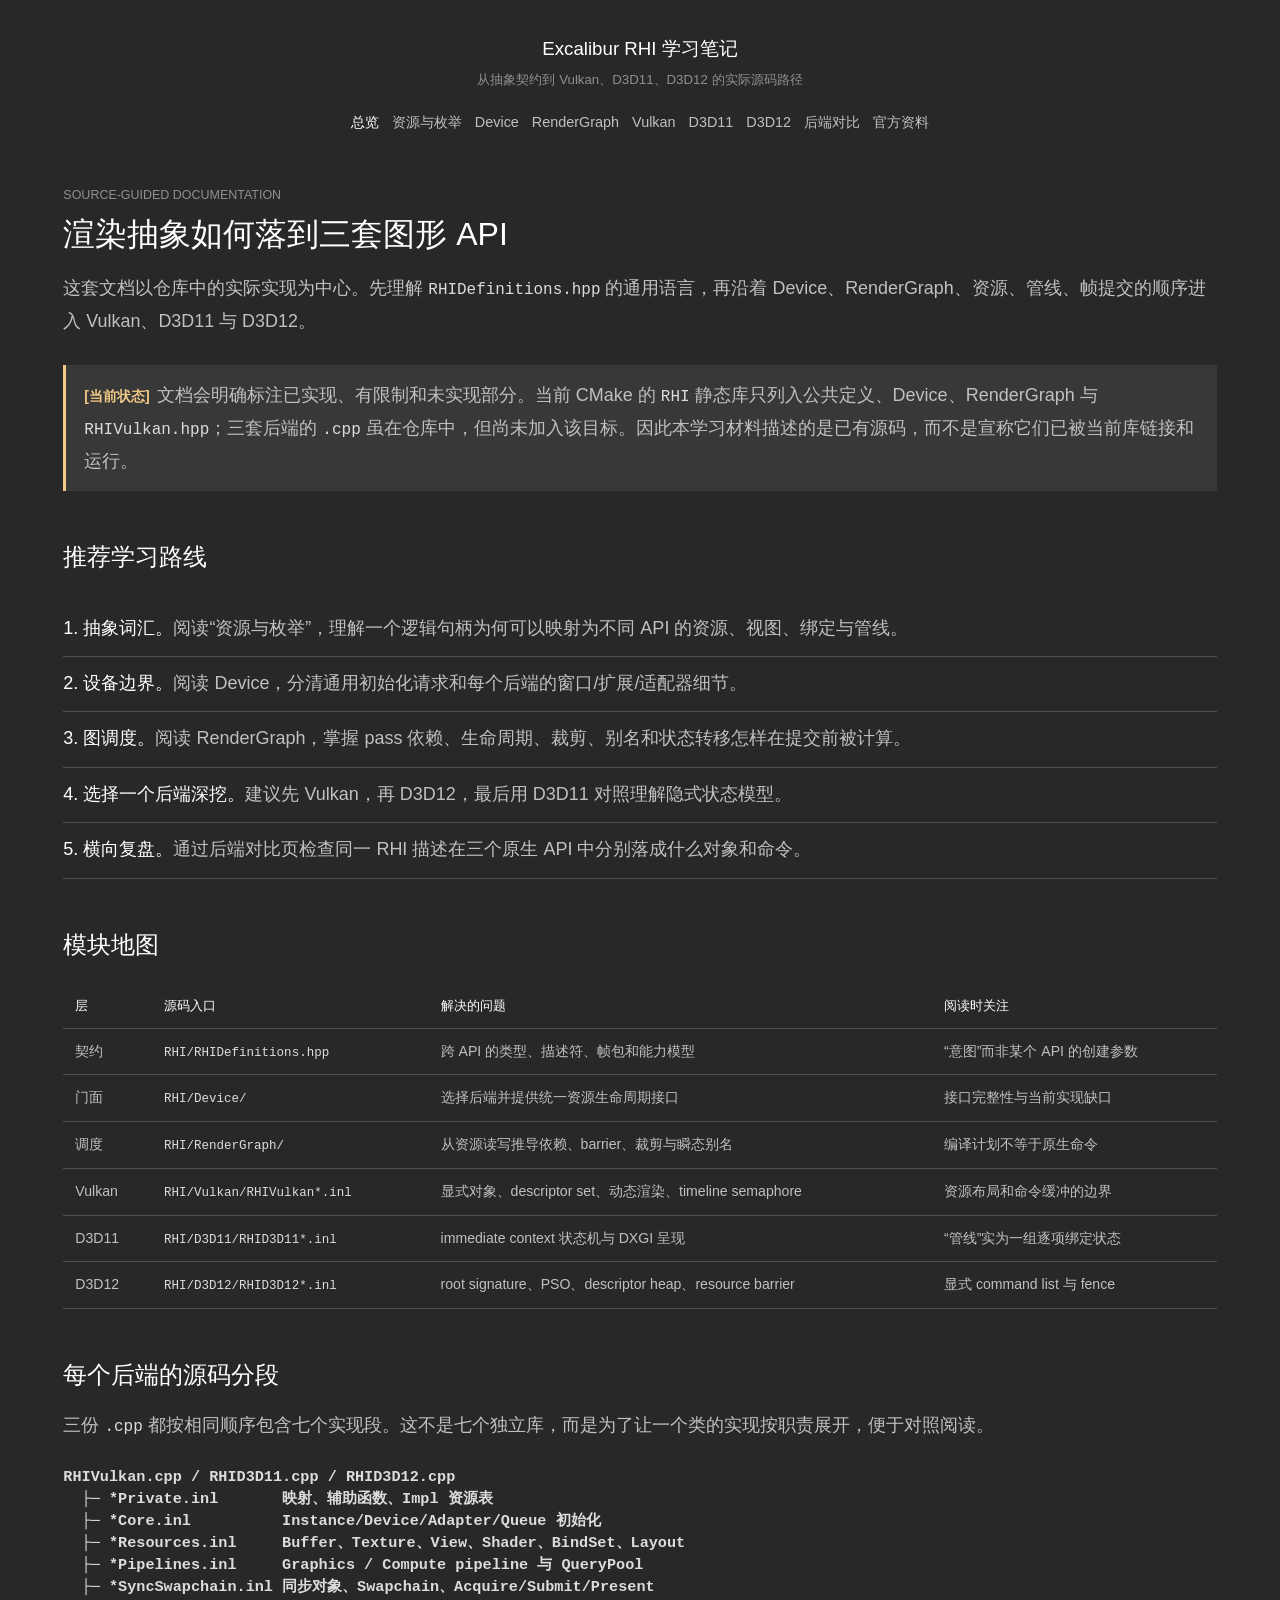
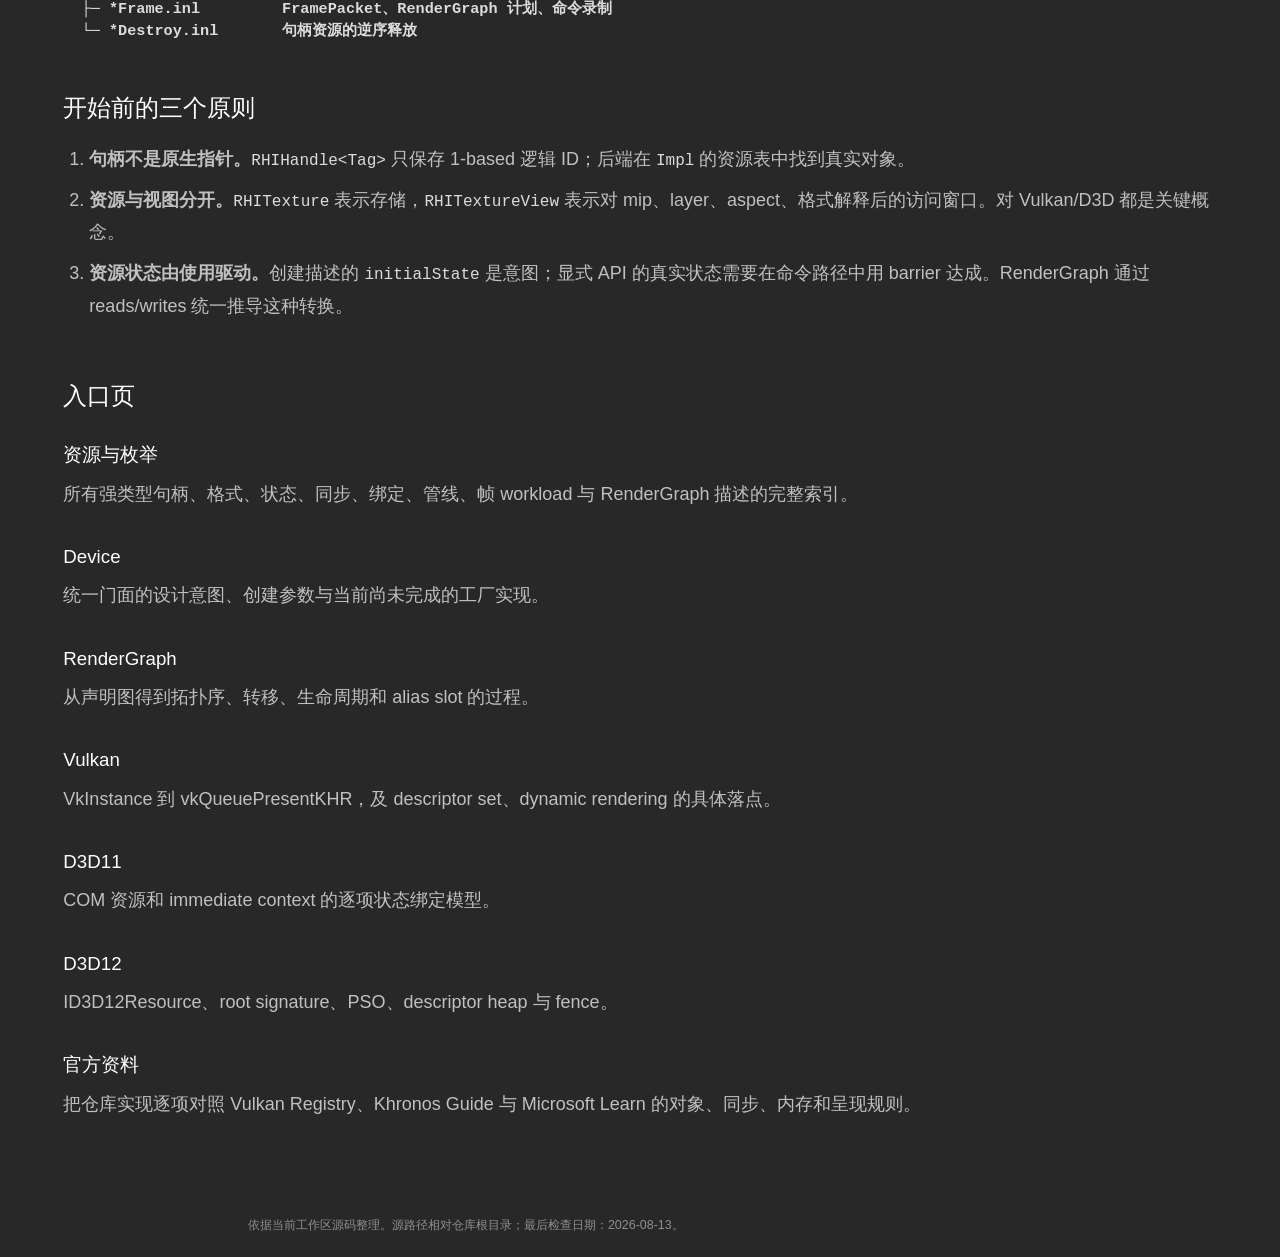
==== RHI/Docs/index.html @ 3bc9e8a3 "1" ====
<!doctype html>
<html lang="zh-CN">
<head>
  <meta charset="utf-8">
  <meta name="viewport" content="width=device-width, initial-scale=1">
  <title>Excalibur RHI 学习索引</title>
  <link rel="stylesheet" href="rhi-learning.css">
</head>
<body>
<header class="site-header"><div class="site-header-inner">
  <a class="brand" href="index.html">Excalibur RHI 学习笔记</a>
  <p class="subtitle">从抽象契约到 Vulkan、D3D11、D3D12 的实际源码路径</p>
  <nav aria-label="主导航">
    <a aria-current="page" href="index.html">总览</a><a href="rhi-definitions.html">资源与枚举</a><a href="device.html">Device</a><a href="render-graph.html">RenderGraph</a><a href="vulkan.html">Vulkan</a><a href="d3d11.html">D3D11</a><a href="d3d12.html">D3D12</a><a href="backend-comparison.html">后端对比</a><a href="official-references.html">官方资料</a>
  </nav>
</div></header>
<main>
  <p class="eyebrow">Source-guided documentation</p>
  <h1>渲染抽象如何落到三套图形 API</h1>
  <p class="lead">这套文档以仓库中的实际实现为中心。先理解 <code>RHIDefinitions.hpp</code> 的通用语言，再沿着 Device、RenderGraph、资源、管线、帧提交的顺序进入 Vulkan、D3D11 与 D3D12。</p>
  <div class="callout warning"><p><span class="label limit">当前状态</span>文档会明确标注已实现、有限制和未实现部分。当前 CMake 的 <code>RHI</code> 静态库只列入公共定义、Device、RenderGraph 与 <code>RHIVulkan.hpp</code>；三套后端的 <code>.cpp</code> 虽在仓库中，但尚未加入该目标。因此本学习材料描述的是已有源码，而不是宣称它们已被当前库链接和运行。</p></div>

  <h2>推荐学习路线</h2>
  <div class="flow">
    <div class="flow-step"><strong>1. 抽象词汇。</strong>阅读“资源与枚举”，理解一个逻辑句柄为何可以映射为不同 API 的资源、视图、绑定与管线。</div>
    <div class="flow-step"><strong>2. 设备边界。</strong>阅读 Device，分清通用初始化请求和每个后端的窗口/扩展/适配器细节。</div>
    <div class="flow-step"><strong>3. 图调度。</strong>阅读 RenderGraph，掌握 pass 依赖、生命周期、裁剪、别名和状态转移怎样在提交前被计算。</div>
    <div class="flow-step"><strong>4. 选择一个后端深挖。</strong>建议先 Vulkan，再 D3D12，最后用 D3D11 对照理解隐式状态模型。</div>
    <div class="flow-step"><strong>5. 横向复盘。</strong>通过后端对比页检查同一 RHI 描述在三个原生 API 中分别落成什么对象和命令。</div>
  </div>

  <h2>模块地图</h2>
  <div class="table-wrap"><table>
    <thead><tr><th>层</th><th>源码入口</th><th>解决的问题</th><th>阅读时关注</th></tr></thead>
    <tbody>
      <tr><td>契约</td><td><code>RHI/RHIDefinitions.hpp</code></td><td>跨 API 的类型、描述符、帧包和能力模型</td><td>“意图”而非某个 API 的创建参数</td></tr>
      <tr><td>门面</td><td><code>RHI/Device/</code></td><td>选择后端并提供统一资源生命周期接口</td><td>接口完整性与当前实现缺口</td></tr>
      <tr><td>调度</td><td><code>RHI/RenderGraph/</code></td><td>从资源读写推导依赖、barrier、裁剪与瞬态别名</td><td>编译计划不等于原生命令</td></tr>
      <tr><td>Vulkan</td><td><code>RHI/Vulkan/RHIVulkan*.inl</code></td><td>显式对象、descriptor set、动态渲染、timeline semaphore</td><td>资源布局和命令缓冲的边界</td></tr>
      <tr><td>D3D11</td><td><code>RHI/D3D11/RHID3D11*.inl</code></td><td>immediate context 状态机与 DXGI 呈现</td><td>“管线”实为一组逐项绑定状态</td></tr>
      <tr><td>D3D12</td><td><code>RHI/D3D12/RHID3D12*.inl</code></td><td>root signature、PSO、descriptor heap、resource barrier</td><td>显式 command list 与 fence</td></tr>
    </tbody>
  </table></div>

  <h2>每个后端的源码分段</h2>
  <p>三份 <code>.cpp</code> 都按相同顺序包含七个实现段。这不是七个独立库，而是为了让一个类的实现按职责展开，便于对照阅读。</p>
  <pre><code>RHIVulkan.cpp / RHID3D11.cpp / RHID3D12.cpp
  ├─ *Private.inl       映射、辅助函数、Impl 资源表
  ├─ *Core.inl          Instance/Device/Adapter/Queue 初始化
  ├─ *Resources.inl     Buffer、Texture、View、Shader、BindSet、Layout
  ├─ *Pipelines.inl     Graphics / Compute pipeline 与 QueryPool
  ├─ *SyncSwapchain.inl 同步对象、Swapchain、Acquire/Submit/Present
  ├─ *Frame.inl         FramePacket、RenderGraph 计划、命令录制
  └─ *Destroy.inl       句柄资源的逆序释放</code></pre>

  <h2>开始前的三个原则</h2>
  <ol>
    <li><strong>句柄不是原生指针。</strong><code>RHIHandle&lt;Tag&gt;</code> 只保存 1-based 逻辑 ID；后端在 <code>Impl</code> 的资源表中找到真实对象。</li>
    <li><strong>资源与视图分开。</strong><code>RHITexture</code> 表示存储，<code>RHITextureView</code> 表示对 mip、layer、aspect、格式解释后的访问窗口。对 Vulkan/D3D 都是关键概念。</li>
    <li><strong>资源状态由使用驱动。</strong>创建描述的 <code>initialState</code> 是意图；显式 API 的真实状态需要在命令路径中用 barrier 达成。RenderGraph 通过 reads/writes 统一推导这种转换。</li>
  </ol>

  <h2>入口页</h2>
  <div class="two-col">
    <div><h3><a href="rhi-definitions.html">资源与枚举</a></h3><p>所有强类型句柄、格式、状态、同步、绑定、管线、帧 workload 与 RenderGraph 描述的完整索引。</p></div>
    <div><h3><a href="device.html">Device</a></h3><p>统一门面的设计意图、创建参数与当前尚未完成的工厂实现。</p></div>
    <div><h3><a href="render-graph.html">RenderGraph</a></h3><p>从声明图得到拓扑序、转移、生命周期和 alias slot 的过程。</p></div>
    <div><h3><a href="vulkan.html">Vulkan</a></h3><p>VkInstance 到 vkQueuePresentKHR，及 descriptor set、dynamic rendering 的具体落点。</p></div>
    <div><h3><a href="d3d11.html">D3D11</a></h3><p>COM 资源和 immediate context 的逐项状态绑定模型。</p></div>
    <div><h3><a href="d3d12.html">D3D12</a></h3><p>ID3D12Resource、root signature、PSO、descriptor heap 与 fence。</p></div>
    <div><h3><a href="official-references.html">官方资料</a></h3><p>把仓库实现逐项对照 Vulkan Registry、Khronos Guide 与 Microsoft Learn 的对象、同步、内存和呈现规则。</p></div>
  </div>
</main>
<footer class="footer"><div class="footer-inner">依据当前工作区源码整理。源路径相对仓库根目录；最后检查日期：2026-08-13。</div></footer>
</body></html>
---- RHI/Docs/rhi-learning.css ----
:root {
    color-scheme: dark;
    --page: #282828;
    --panel: #383838;
    --panel-hover: #404040;
    --ink: #c0c0c0;
    --heading: #ffffff;
    --muted: #8f8f8f;
    --line: #505050;
    --link: #ffa0a0;
    --code: #dcdcdc;
    --ok: #9fd38c;
    --limit: #f1c986;
    --missing: #ff9b9b;
}

* { box-sizing: border-box; }
html { scroll-behavior: smooth; }
body {
    display: flex;
    flex-direction: column;
    min-height: 100vh;
    margin: 0;
    background: var(--page);
    color: var(--ink);
    font-family: Arial, "Microsoft YaHei", "Noto Sans SC", sans-serif;
    font-size: 18px;
    font-weight: 400;
    line-height: 1.8;
    overflow-x: hidden;
}

a { color: var(--link); text-decoration: none; transition: color 0.2s; }
a:hover { color: var(--heading); }
code, pre { font-family: Consolas, "Cascadia Mono", monospace; }
code { color: var(--code); font-size: 0.89em; }

.site-header-inner, main, .footer-inner {
    width: 100%;
    max-width: 120ch;
    margin-right: auto;
    margin-left: auto;
    padding-right: 24px;
    padding-left: 24px;
    min-width: 0;
}

.site-header-inner {
    display: flex;
    flex-direction: column;
    align-items: center;
    padding-top: 32px;
    padding-bottom: 48px;
    text-align: center;
}

.brand {
    color: var(--heading);
    font-size: 1.17rem;
    font-weight: 400;
    text-decoration: none;
}
.brand:hover { color: var(--link); }
.subtitle { margin: 2px 0 18px; color: var(--muted); font-size: 0.83rem; }
nav {
    display: flex;
    flex-wrap: wrap;
    justify-content: center;
    gap: 0 13px;
    font-size: 0.9rem;
    line-height: 1.8;
}
nav a { color: var(--ink); white-space: nowrap; }
nav a:hover, nav a[aria-current="page"] { color: var(--heading); }

main { flex: 1 0 auto; padding-bottom: 54px; }
h1, h2, h3, h4 { color: var(--heading); font-weight: 400; letter-spacing: 0; line-height: 1.35; }
h1 { margin: 0 0 16px; font-size: 2rem; }
h2 { margin: 50px 0 18px; font-size: 1.5rem; }
h3 { margin: 34px 0 10px; font-size: 1.17rem; }
h4 { margin: 25px 0 8px; font-size: 1rem; }
p { margin: 0 0 22px; }
ul, ol { margin: 0 0 24px; padding-left: 26px; }
li { padding-bottom: 8px; }
.lead { color: var(--ink); font-size: 1.12rem; line-height: 1.8; }
.eyebrow { margin: 0 0 7px; color: var(--muted); font-size: 0.78rem; text-transform: uppercase; }
.meta { color: var(--muted); font-size: 0.78rem; }

.callout {
    margin: 28px 0;
    padding: 14px 18px;
    border-left: 3px solid var(--ink);
    background: var(--panel);
}
.callout.warning { border-left-color: var(--limit); }
.callout.danger { border-left-color: var(--missing); }
.callout p:last-child { margin-bottom: 0; }
.label {
    display: inline;
    margin-right: 7px;
    padding: 0;
    border: 0;
    color: currentColor;
    font-size: 0.78em;
    font-weight: 700;
}
.label::before { content: "["; }
.label::after { content: "]"; }
.ok { color: var(--ok); }
.limit { color: var(--limit); }
.missing { color: var(--missing); }

pre {
    margin: 24px 0 28px;
    padding: 0;
    overflow-x: auto;
    border: 0;
    background: transparent;
    color: var(--code);
    font-size: 0.95rem;
    font-weight: 700;
    line-height: 1.45;
    white-space: pre;
}
pre code { color: inherit; font-size: inherit; }

.table-wrap { margin: 24px 0 30px; overflow-x: auto; }
table { width: 100%; min-width: 660px; border-collapse: collapse; color: var(--ink); font-size: 0.88rem; line-height: 1.65; }
th, td { padding: 11px 12px; border-bottom: 1px solid var(--line); text-align: left; vertical-align: top; }
th { color: var(--heading); font-size: 0.9em; font-weight: 400; }
td code { white-space: nowrap; }
.compact th, .compact td { padding: 8px 10px; }

.flow { margin: 28px 0; padding: 0; border: 0; }
.flow-step { padding: 10px 0 12px; border-bottom: 1px solid var(--line); }
.flow-step::before { content: none; }
.flow-step strong { color: var(--heading); font-weight: 400; }

.two-col { display: grid; grid-template-columns: repeat(3, minmax(0, 1fr)); column-gap: 32px; }
.two-col h3 { margin-top: 12px; }
.two-col h3 a { color: var(--heading); }
.two-col h3 a:hover { color: var(--link); }
.source-list { padding: 0; border: 0; background: transparent; color: var(--muted); font-family: Consolas, "Cascadia Mono", monospace; font-size: 0.82rem; }
.source-list div + div { margin-top: 5px; }
.reference-list { margin-top: 12px; }
.reference-list li { padding-bottom: 11px; }
.reference-list a { overflow-wrap: anywhere; }
.reference-note { color: var(--muted); font-size: 0.88em; }
.checklist { list-style: none; padding-left: 0; }
.checklist li { position: relative; padding-left: 24px; }
.checklist li::before { position: absolute; left: 0; color: var(--muted); content: "[ ]"; font-family: Consolas, monospace; }

.footer { flex: 0 0 auto; color: var(--muted); font-size: 0.78rem; }
.footer-inner { padding-top: 18px; padding-bottom: 26px; }

@media only screen and (max-width: 1280px) {
    .two-col { grid-template-columns: 1fr; }
}

@media only screen and (max-width: 620px) {
    body { font-size: 16px; }
    .site-header-inner, main, .footer-inner { padding-right: 16px; padding-left: 16px; }
    .site-header-inner { padding-top: 24px; padding-bottom: 36px; }
    nav { gap: 0 10px; font-size: 0.82rem; }
    .subtitle, h1, h2, h3, h4, p, li, .callout, .flow-step, .source-list {
        overflow-wrap: anywhere;
        word-break: break-word;
    }
    nav a { white-space: normal; }
    h1 { font-size: 1.7rem; }
    h2 { margin-top: 42px; font-size: 1.35rem; }
    .lead { font-size: 1.05rem; }
    table { min-width: 600px; }
}
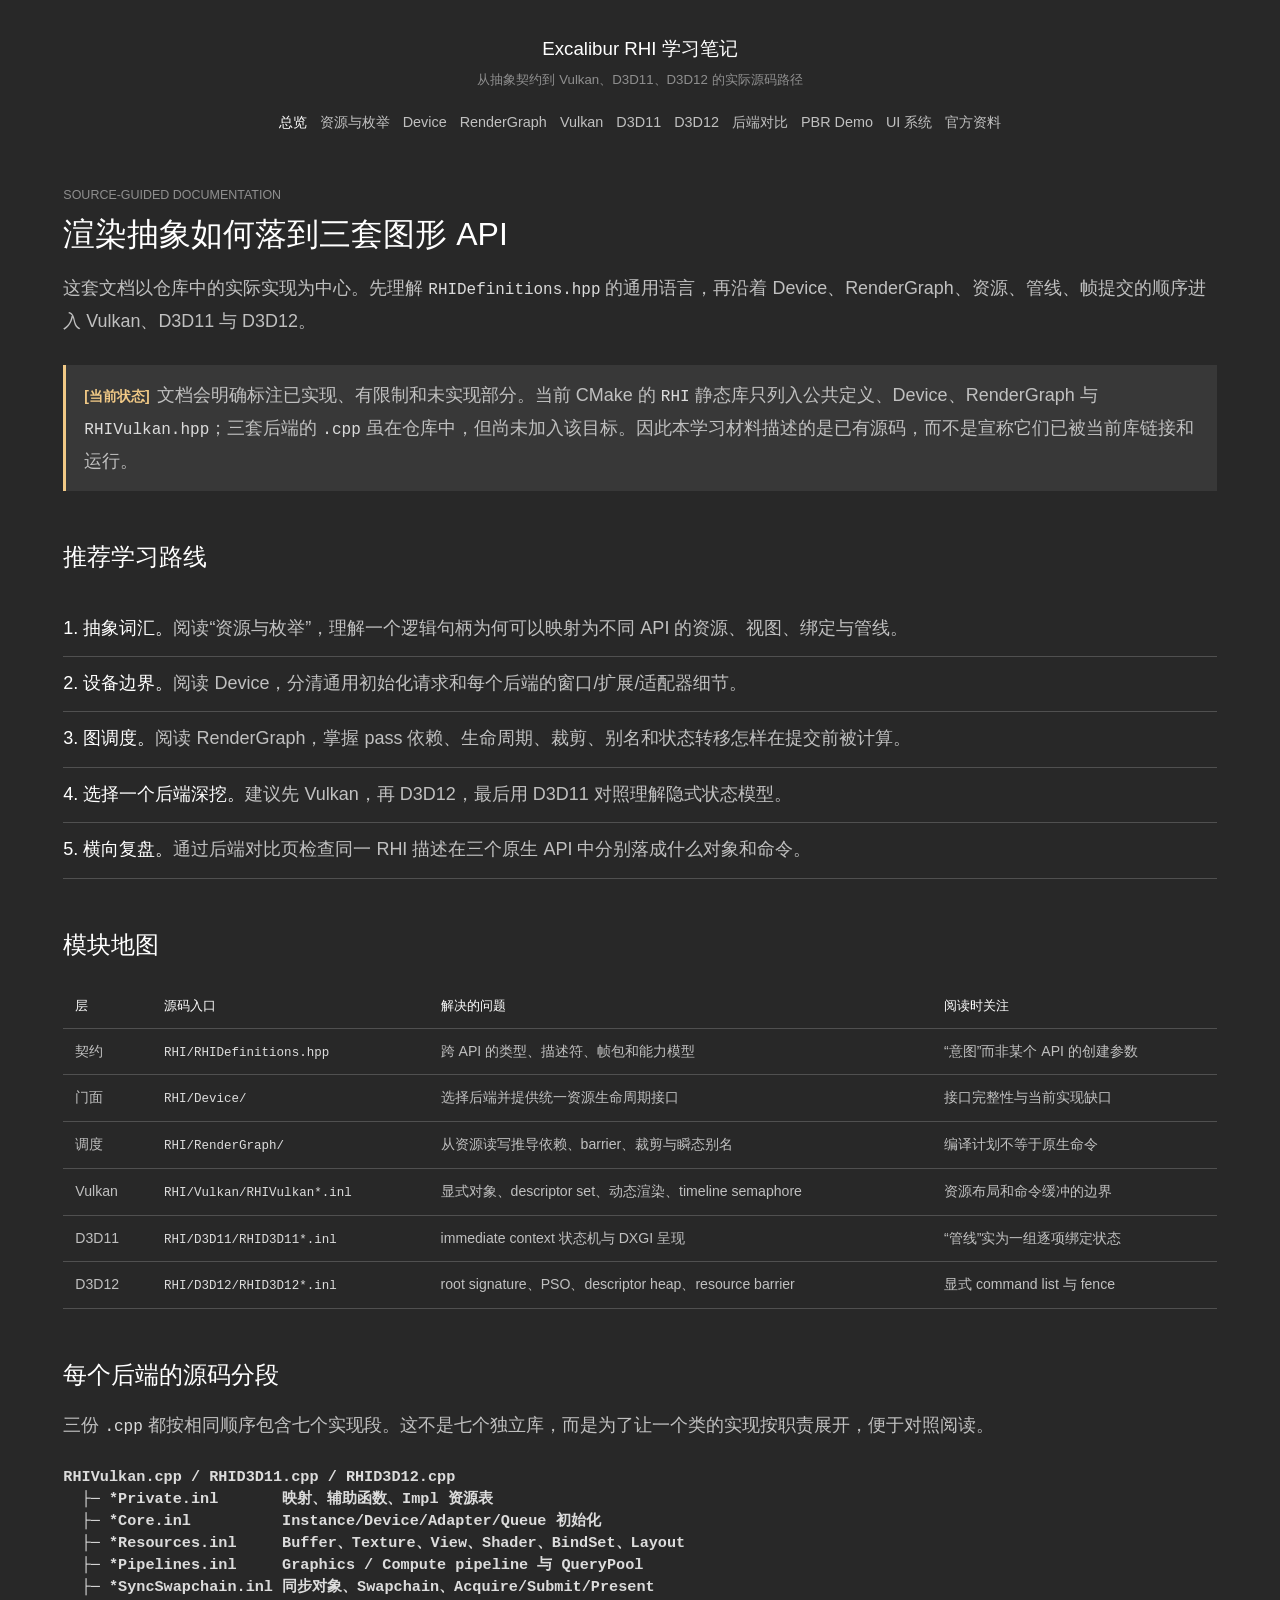
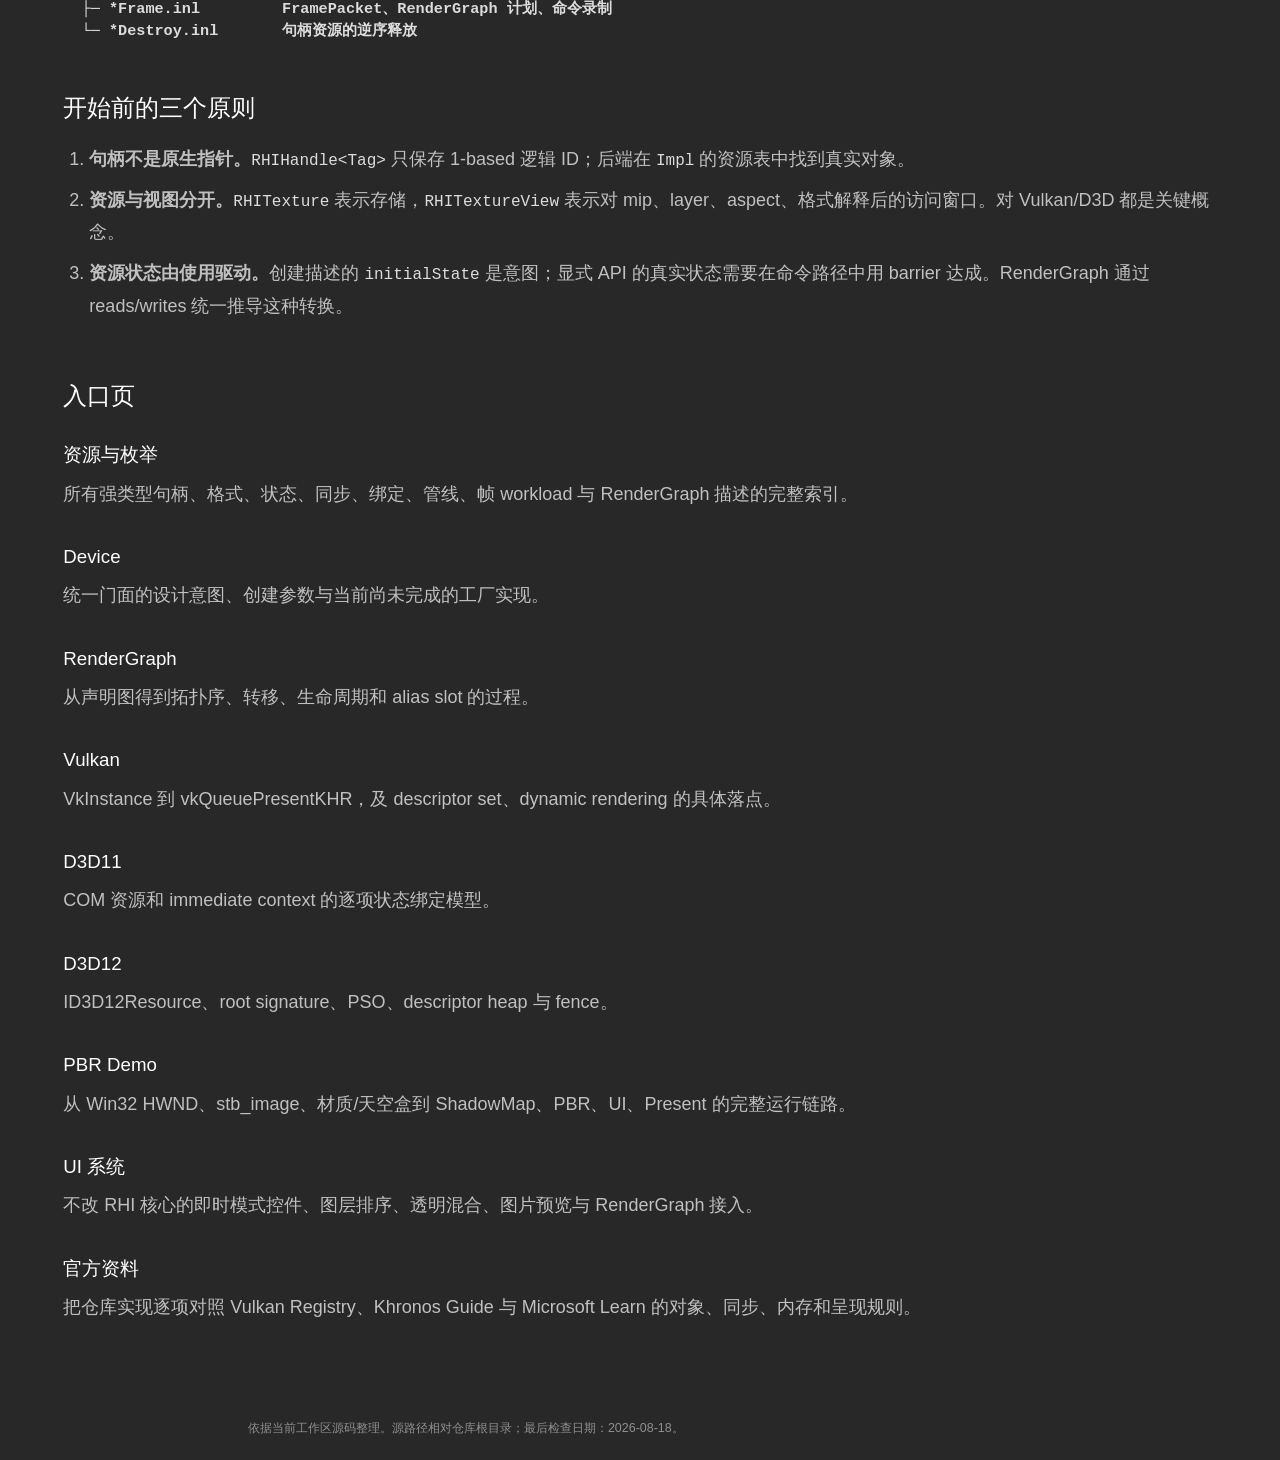
==== commit b53d3ede: "1" ====
--- a/RHI/Docs/index.html
+++ b/RHI/Docs/index.html
@@ -11,7 +11,7 @@
   <a class="brand" href="index.html">Excalibur RHI 学习笔记</a>
   <p class="subtitle">从抽象契约到 Vulkan、D3D11、D3D12 的实际源码路径</p>
   <nav aria-label="主导航">
-    <a aria-current="page" href="index.html">总览</a><a href="rhi-definitions.html">资源与枚举</a><a href="device.html">Device</a><a href="render-graph.html">RenderGraph</a><a href="vulkan.html">Vulkan</a><a href="d3d11.html">D3D11</a><a href="d3d12.html">D3D12</a><a href="backend-comparison.html">后端对比</a><a href="official-references.html">官方资料</a>
+    <a aria-current="page" href="index.html">总览</a><a href="rhi-definitions.html">资源与枚举</a><a href="device.html">Device</a><a href="render-graph.html">RenderGraph</a><a href="vulkan.html">Vulkan</a><a href="d3d11.html">D3D11</a><a href="d3d12.html">D3D12</a><a href="backend-comparison.html">后端对比</a><a href="pbr-demo.html">PBR Demo</a><a href="ui-system.html">UI 系统</a><a href="official-references.html">官方资料</a>
   </nav>
 </div></header>
 <main>
@@ -68,8 +68,10 @@
     <div><h3><a href="vulkan.html">Vulkan</a></h3><p>VkInstance 到 vkQueuePresentKHR，及 descriptor set、dynamic rendering 的具体落点。</p></div>
     <div><h3><a href="d3d11.html">D3D11</a></h3><p>COM 资源和 immediate context 的逐项状态绑定模型。</p></div>
     <div><h3><a href="d3d12.html">D3D12</a></h3><p>ID3D12Resource、root signature、PSO、descriptor heap 与 fence。</p></div>
+    <div><h3><a href="pbr-demo.html">PBR Demo</a></h3><p>从 Win32 HWND、stb_image、材质/天空盒到 ShadowMap、PBR、UI、Present 的完整运行链路。</p></div>
+    <div><h3><a href="ui-system.html">UI 系统</a></h3><p>不改 RHI 核心的即时模式控件、图层排序、透明混合、图片预览与 RenderGraph 接入。</p></div>
     <div><h3><a href="official-references.html">官方资料</a></h3><p>把仓库实现逐项对照 Vulkan Registry、Khronos Guide 与 Microsoft Learn 的对象、同步、内存和呈现规则。</p></div>
   </div>
 </main>
-<footer class="footer"><div class="footer-inner">依据当前工作区源码整理。源路径相对仓库根目录；最后检查日期：2026-08-13。</div></footer>
+<footer class="footer"><div class="footer-inner">依据当前工作区源码整理。源路径相对仓库根目录；最后检查日期：2026-08-18。</div></footer>
 </body></html>
